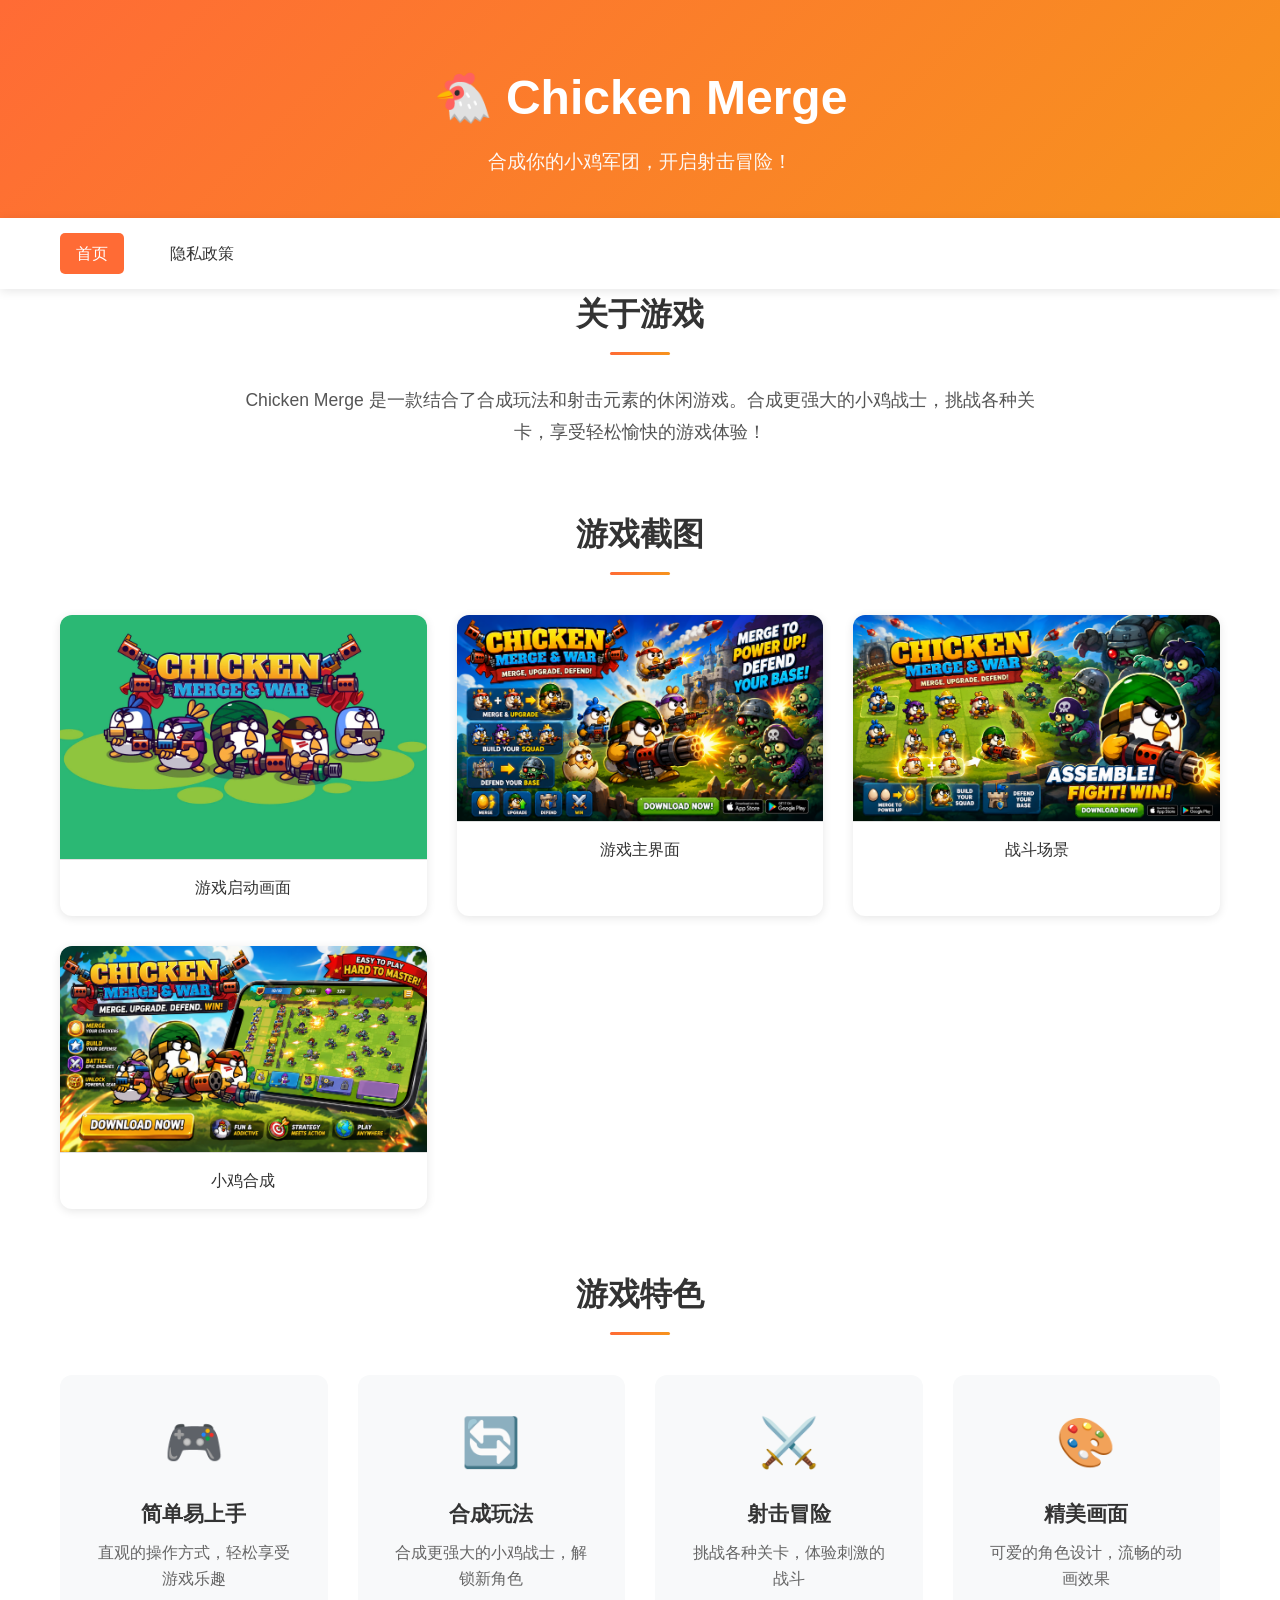
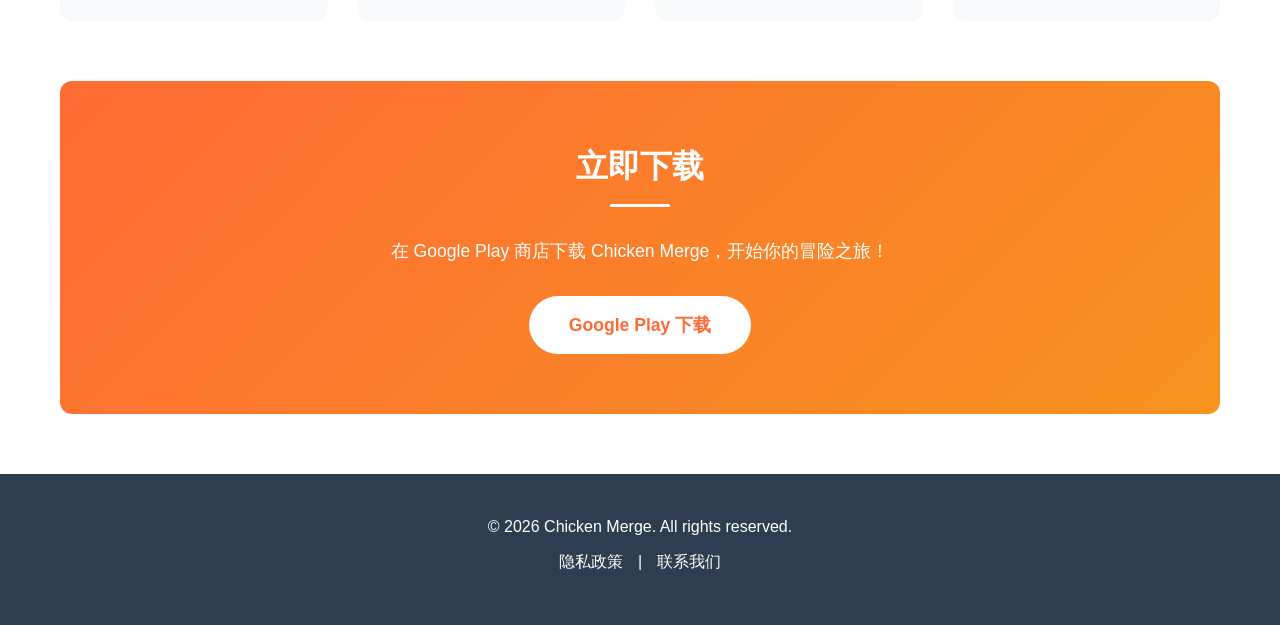
==== index.html @ 37d678f0 "Initial commit: Add Chicken Merge website with privacy policy" ====
<!DOCTYPE html>
<html lang="zh-CN">
<head>
    <meta charset="UTF-8">
    <meta name="viewport" content="width=device-width, initial-scale=1.0">
    <meta name="description" content="Chicken Merge - 一款有趣的合成射击游戏">
    <title>Chicken Merge - 合成射击游戏</title>
    <link rel="stylesheet" href="style.css">
</head>
<body>
    <header>
        <div class="container">
            <h1>🐔 Chicken Merge</h1>
            <p class="subtitle">合成你的小鸡军团，开启射击冒险！</p>
        </div>
    </header>

    <nav>
        <div class="container">
            <a href="index.html" class="active">首页</a>
            <a href="privacy-policy.html">隐私政策</a>
        </div>
    </nav>

    <main class="container">
        <section class="intro">
            <h2>关于游戏</h2>
            <p>Chicken Merge 是一款结合了合成玩法和射击元素的休闲游戏。合成更强大的小鸡战士，挑战各种关卡，享受轻松愉快的游戏体验！</p>
        </section>

        <section class="screenshots">
            <h2>游戏截图</h2>
            <div class="screenshot-grid">
                <div class="screenshot-item">
                    <img src="splash.png" alt="Chicken Merge 启动画面" loading="lazy">
                    <p class="caption">游戏启动画面</p>
                </div>
                <div class="screenshot-item">
                    <img src="appstore1.png" alt="Chicken Merge 游戏截图 1" loading="lazy">
                    <p class="caption">游戏主界面</p>
                </div>
                <div class="screenshot-item">
                    <img src="appstore2.png" alt="Chicken Merge 游戏截图 2" loading="lazy">
                    <p class="caption">战斗场景</p>
                </div>
                <div class="screenshot-item">
                    <img src="appstore3.png" alt="Chicken Merge 游戏截图 3" loading="lazy">
                    <p class="caption">小鸡合成</p>
                </div>
            </div>
        </section>

        <section class="features">
            <h2>游戏特色</h2>
            <div class="feature-grid">
                <div class="feature-item">
                    <div class="feature-icon">🎮</div>
                    <h3>简单易上手</h3>
                    <p>直观的操作方式，轻松享受游戏乐趣</p>
                </div>
                <div class="feature-item">
                    <div class="feature-icon">🔄</div>
                    <h3>合成玩法</h3>
                    <p>合成更强大的小鸡战士，解锁新角色</p>
                </div>
                <div class="feature-item">
                    <div class="feature-icon">⚔️</div>
                    <h3>射击冒险</h3>
                    <p>挑战各种关卡，体验刺激的战斗</p>
                </div>
                <div class="feature-item">
                    <div class="feature-icon">🎨</div>
                    <h3>精美画面</h3>
                    <p>可爱的角色设计，流畅的动画效果</p>
                </div>
            </div>
        </section>

        <section class="download">
            <h2>立即下载</h2>
            <p>在 Google Play 商店下载 Chicken Merge，开始你的冒险之旅！</p>
            <div class="download-buttons">
                <a href="#" class="btn btn-primary">Google Play 下载</a>
            </div>
        </section>
    </main>

    <footer>
        <div class="container">
            <p>&copy; 2026 Chicken Merge. All rights reserved.</p>
            <p>
                <a href="privacy-policy.html">隐私政策</a> | 
                <a href="mailto:support@chickenmerge.com">联系我们</a>
            </p>
        </div>
    </footer>
</body>
</html>
---- style.css ----
/* 全局样式 */
* {
    margin: 0;
    padding: 0;
    box-sizing: border-box;
}

:root {
    --primary-color: #ff6b35;
    --secondary-color: #f7931e;
    --text-color: #333;
    --bg-color: #fff;
    --light-bg: #f8f9fa;
    --border-color: #e0e0e0;
    --shadow: 0 2px 10px rgba(0, 0, 0, 0.1);
    --shadow-hover: 0 4px 20px rgba(0, 0, 0, 0.15);
}

body {
    font-family: -apple-system, BlinkMacSystemFont, 'Segoe UI', 'Roboto', 'Helvetica Neue', Arial, sans-serif, 'Apple Color Emoji', 'Segoe UI Emoji', 'Segoe UI Symbol';
    line-height: 1.6;
    color: var(--text-color);
    background-color: var(--bg-color);
}

/* 容器 */
.container {
    max-width: 1200px;
    margin: 0 auto;
    padding: 0 20px;
}

/* 头部 */
header {
    background: linear-gradient(135deg, var(--primary-color) 0%, var(--secondary-color) 100%);
    color: white;
    padding: 60px 0 40px;
    text-align: center;
}

header h1 {
    font-size: 3rem;
    margin-bottom: 10px;
    font-weight: 700;
}

header .subtitle {
    font-size: 1.2rem;
    opacity: 0.95;
}

/* 导航栏 */
nav {
    background-color: var(--bg-color);
    box-shadow: var(--shadow);
    position: sticky;
    top: 0;
    z-index: 100;
}

nav .container {
    display: flex;
    gap: 30px;
    padding: 15px 20px;
}

nav a {
    color: var(--text-color);
    text-decoration: none;
    font-weight: 500;
    padding: 8px 16px;
    border-radius: 5px;
    transition: all 0.3s ease;
}

nav a:hover {
    background-color: var(--light-bg);
    color: var(--primary-color);
}

nav a.active {
    background-color: var(--primary-color);
    color: white;
}

/* 主内容 */
main {
    padding: 40px 20px;
}

section {
    margin-bottom: 60px;
}

section h2 {
    font-size: 2rem;
    margin-bottom: 30px;
    color: var(--text-color);
    text-align: center;
    position: relative;
    padding-bottom: 15px;
}

section h2::after {
    content: '';
    position: absolute;
    bottom: 0;
    left: 50%;
    transform: translateX(-50%);
    width: 60px;
    height: 3px;
    background: linear-gradient(90deg, var(--primary-color), var(--secondary-color));
    border-radius: 2px;
}

/* 介绍部分 */
.intro {
    text-align: center;
    max-width: 800px;
    margin: 0 auto 60px;
}

.intro p {
    font-size: 1.1rem;
    line-height: 1.8;
    color: #555;
}

/* 截图网格 */
.screenshot-grid {
    display: grid;
    grid-template-columns: repeat(auto-fit, minmax(280px, 1fr));
    gap: 30px;
    margin-top: 40px;
}

.screenshot-item {
    background: var(--bg-color);
    border-radius: 12px;
    overflow: hidden;
    box-shadow: var(--shadow);
    transition: transform 0.3s ease, box-shadow 0.3s ease;
}

.screenshot-item:hover {
    transform: translateY(-5px);
    box-shadow: var(--shadow-hover);
}

.screenshot-item img {
    width: 100%;
    height: auto;
    display: block;
    border-bottom: 1px solid var(--border-color);
}

.screenshot-item .caption {
    padding: 15px;
    text-align: center;
    font-weight: 500;
    color: var(--text-color);
}

/* 特色功能网格 */
.feature-grid {
    display: grid;
    grid-template-columns: repeat(auto-fit, minmax(250px, 1fr));
    gap: 30px;
    margin-top: 40px;
}

.feature-item {
    background: var(--light-bg);
    padding: 30px;
    border-radius: 12px;
    text-align: center;
    transition: transform 0.3s ease, box-shadow 0.3s ease;
}

.feature-item:hover {
    transform: translateY(-5px);
    box-shadow: var(--shadow-hover);
}

.feature-icon {
    font-size: 3rem;
    margin-bottom: 15px;
}

.feature-item h3 {
    font-size: 1.3rem;
    margin-bottom: 10px;
    color: var(--text-color);
}

.feature-item p {
    color: #666;
    line-height: 1.6;
}

/* 下载部分 */
.download {
    text-align: center;
    background: linear-gradient(135deg, var(--primary-color) 0%, var(--secondary-color) 100%);
    color: white;
    padding: 60px 40px;
    border-radius: 12px;
    margin-top: 60px;
}

.download h2 {
    color: white;
}

.download h2::after {
    background: white;
}

.download p {
    font-size: 1.1rem;
    margin-bottom: 30px;
}

.download-buttons {
    display: flex;
    justify-content: center;
    gap: 20px;
    flex-wrap: wrap;
}

/* 按钮样式 */
.btn {
    display: inline-block;
    padding: 15px 40px;
    border-radius: 50px;
    text-decoration: none;
    font-weight: 600;
    font-size: 1.1rem;
    transition: all 0.3s ease;
    cursor: pointer;
}

.btn-primary {
    background-color: white;
    color: var(--primary-color);
}

.btn-primary:hover {
    background-color: var(--light-bg);
    transform: scale(1.05);
    box-shadow: 0 5px 15px rgba(0, 0, 0, 0.2);
}

/* 隐私政策样式 */
.policy-content {
    max-width: 900px;
    margin: 0 auto;
}

.update-date {
    color: #666;
    font-style: italic;
    margin-bottom: 30px;
    padding: 15px;
    background-color: var(--light-bg);
    border-left: 4px solid var(--primary-color);
    border-radius: 4px;
}

.policy-section {
    margin-bottom: 40px;
}

.policy-section h3 {
    font-size: 1.5rem;
    color: var(--primary-color);
    margin-bottom: 15px;
    margin-top: 30px;
}

.policy-section h4 {
    font-size: 1.2rem;
    color: var(--text-color);
    margin-bottom: 10px;
    margin-top: 20px;
}

.policy-section p {
    margin-bottom: 15px;
    line-height: 1.8;
    color: #555;
}

.policy-section ul {
    margin-left: 30px;
    margin-bottom: 15px;
}

.policy-section li {
    margin-bottom: 10px;
    line-height: 1.8;
    color: #555;
}

.policy-section a {
    color: var(--primary-color);
    text-decoration: none;
    border-bottom: 1px solid transparent;
    transition: border-color 0.3s ease;
}

.policy-section a:hover {
    border-bottom-color: var(--primary-color);
}

.policy-footer {
    margin-top: 50px;
    padding: 30px;
    background: linear-gradient(135deg, var(--primary-color) 0%, var(--secondary-color) 100%);
    color: white;
    border-radius: 12px;
    text-align: center;
}

.policy-footer p {
    color: white;
    margin-bottom: 10px;
}

/* 页脚 */
footer {
    background-color: #2c3e50;
    color: white;
    padding: 40px 0;
    text-align: center;
    margin-top: 60px;
}

footer p {
    margin-bottom: 10px;
}

footer a {
    color: white;
    text-decoration: none;
    margin: 0 10px;
    transition: color 0.3s ease;
}

footer a:hover {
    color: var(--secondary-color);
}

/* 响应式设计 */
@media (max-width: 768px) {
    header h1 {
        font-size: 2rem;
    }

    header .subtitle {
        font-size: 1rem;
    }

    section h2 {
        font-size: 1.5rem;
    }

    .screenshot-grid {
        grid-template-columns: 1fr;
        gap: 20px;
    }

    .feature-grid {
        grid-template-columns: 1fr;
        gap: 20px;
    }

    nav .container {
        flex-direction: column;
        gap: 10px;
    }

    .download {
        padding: 40px 20px;
    }

    .btn {
        padding: 12px 30px;
        font-size: 1rem;
    }
}

@media (max-width: 480px) {
    header h1 {
        font-size: 1.5rem;
    }

    .container {
        padding: 0 15px;
    }

    main {
        padding: 20px 15px;
    }

    section {
        margin-bottom: 40px;
    }
}
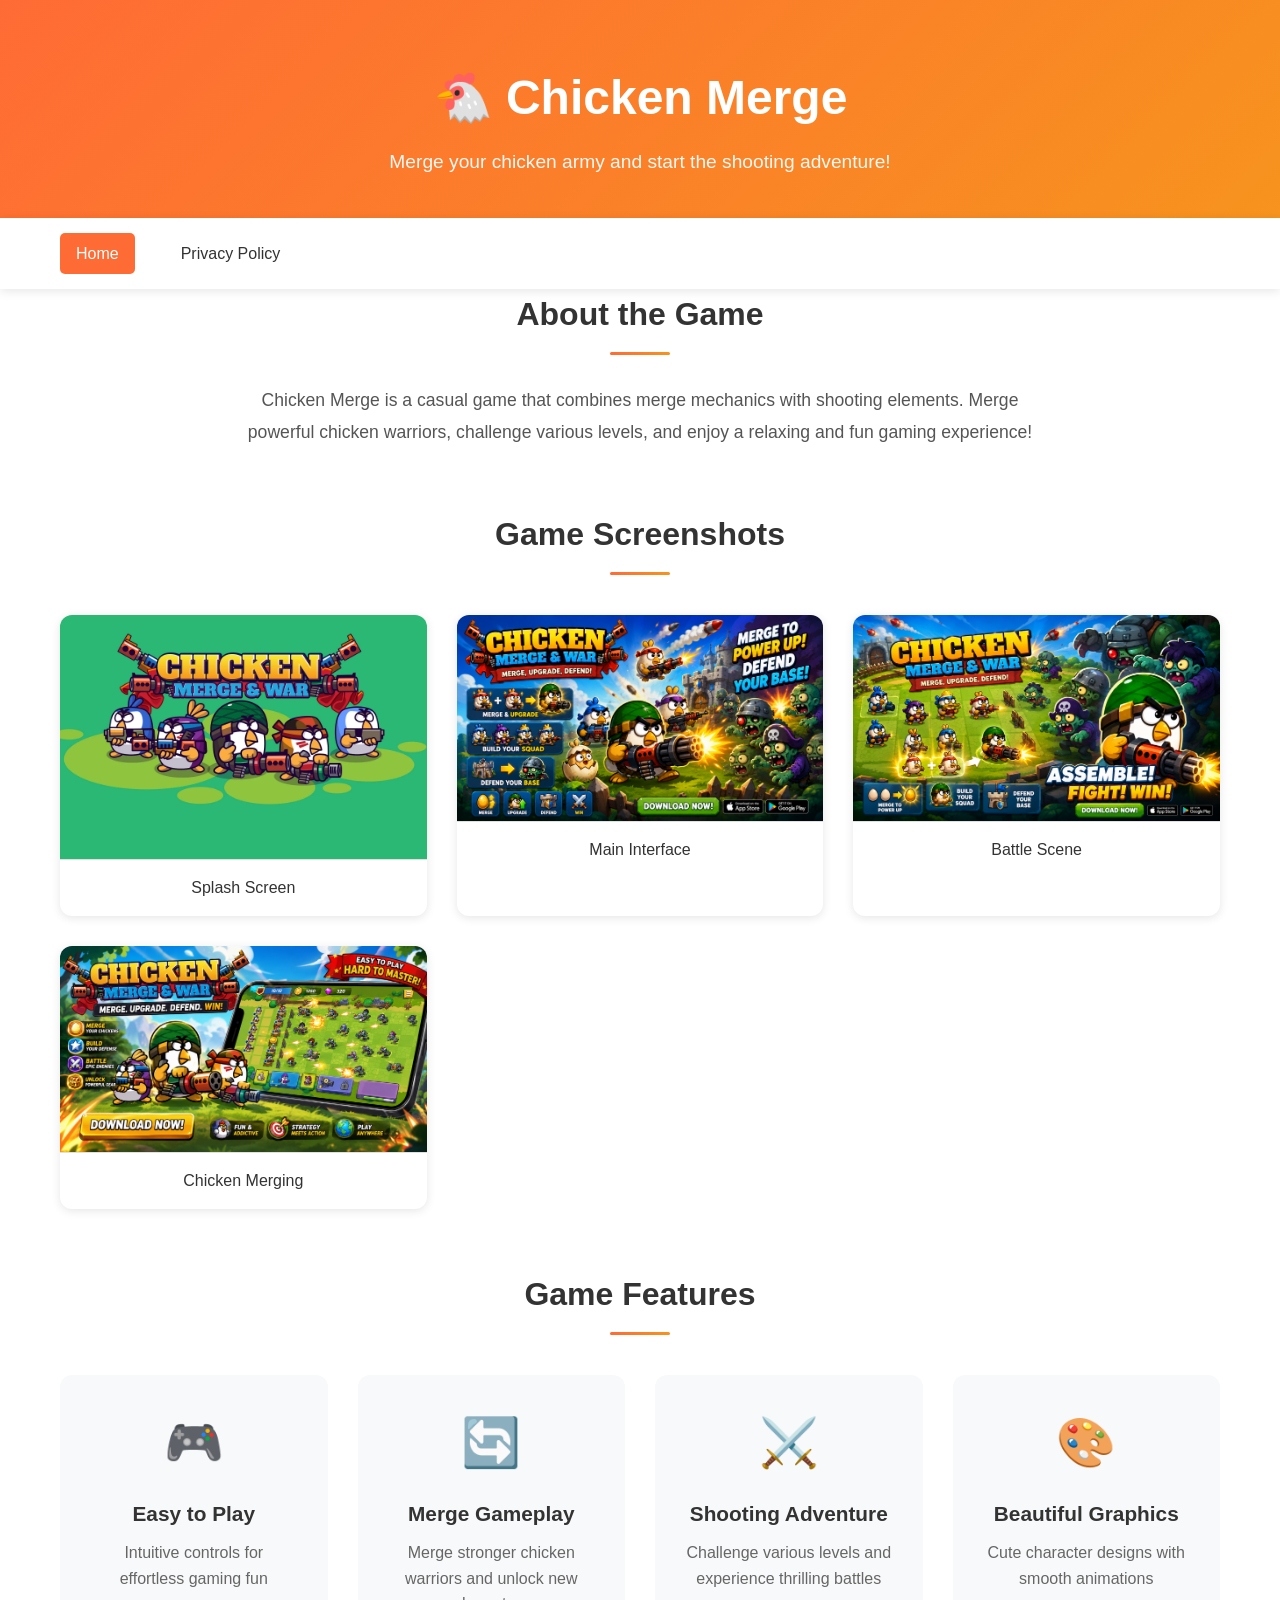
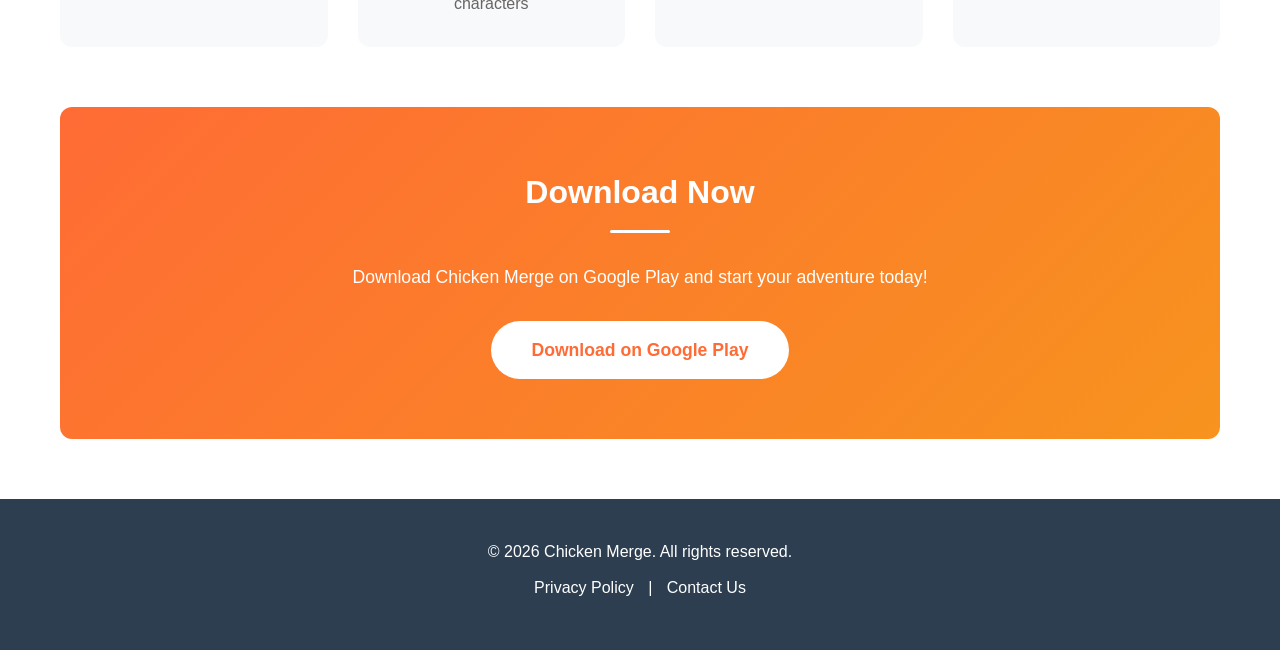
==== commit d66edf36: "Convert website to English version" ====
--- a/index.html
+++ b/index.html
@@ -1,86 +1,86 @@
 <!DOCTYPE html>
-<html lang="zh-CN">
+<html lang="en">
 <head>
     <meta charset="UTF-8">
     <meta name="viewport" content="width=device-width, initial-scale=1.0">
-    <meta name="description" content="Chicken Merge - 一款有趣的合成射击游戏">
-    <title>Chicken Merge - 合成射击游戏</title>
+    <meta name="description" content="Chicken Merge - An exciting merge and shooting game">
+    <title>Chicken Merge - Merge & Shoot Game</title>
     <link rel="stylesheet" href="style.css">
 </head>
 <body>
     <header>
         <div class="container">
             <h1>🐔 Chicken Merge</h1>
-            <p class="subtitle">合成你的小鸡军团，开启射击冒险！</p>
+            <p class="subtitle">Merge your chicken army and start the shooting adventure!</p>
         </div>
     </header>
 
     <nav>
         <div class="container">
-            <a href="index.html" class="active">首页</a>
-            <a href="privacy-policy.html">隐私政策</a>
+            <a href="index.html" class="active">Home</a>
+            <a href="privacy-policy.html">Privacy Policy</a>
         </div>
     </nav>
 
     <main class="container">
         <section class="intro">
-            <h2>关于游戏</h2>
-            <p>Chicken Merge 是一款结合了合成玩法和射击元素的休闲游戏。合成更强大的小鸡战士，挑战各种关卡，享受轻松愉快的游戏体验！</p>
+            <h2>About the Game</h2>
+            <p>Chicken Merge is a casual game that combines merge mechanics with shooting elements. Merge powerful chicken warriors, challenge various levels, and enjoy a relaxing and fun gaming experience!</p>
         </section>
 
         <section class="screenshots">
-            <h2>游戏截图</h2>
+            <h2>Game Screenshots</h2>
             <div class="screenshot-grid">
                 <div class="screenshot-item">
-                    <img src="splash.png" alt="Chicken Merge 启动画面" loading="lazy">
-                    <p class="caption">游戏启动画面</p>
+                    <img src="splash.png" alt="Chicken Merge Splash Screen" loading="lazy">
+                    <p class="caption">Splash Screen</p>
                 </div>
                 <div class="screenshot-item">
-                    <img src="appstore1.png" alt="Chicken Merge 游戏截图 1" loading="lazy">
-                    <p class="caption">游戏主界面</p>
+                    <img src="appstore1.png" alt="Chicken Merge Screenshot 1" loading="lazy">
+                    <p class="caption">Main Interface</p>
                 </div>
                 <div class="screenshot-item">
-                    <img src="appstore2.png" alt="Chicken Merge 游戏截图 2" loading="lazy">
-                    <p class="caption">战斗场景</p>
+                    <img src="appstore2.png" alt="Chicken Merge Screenshot 2" loading="lazy">
+                    <p class="caption">Battle Scene</p>
                 </div>
                 <div class="screenshot-item">
-                    <img src="appstore3.png" alt="Chicken Merge 游戏截图 3" loading="lazy">
-                    <p class="caption">小鸡合成</p>
+                    <img src="appstore3.png" alt="Chicken Merge Screenshot 3" loading="lazy">
+                    <p class="caption">Chicken Merging</p>
                 </div>
             </div>
         </section>
 
         <section class="features">
-            <h2>游戏特色</h2>
+            <h2>Game Features</h2>
             <div class="feature-grid">
                 <div class="feature-item">
                     <div class="feature-icon">🎮</div>
-                    <h3>简单易上手</h3>
-                    <p>直观的操作方式，轻松享受游戏乐趣</p>
+                    <h3>Easy to Play</h3>
+                    <p>Intuitive controls for effortless gaming fun</p>
                 </div>
                 <div class="feature-item">
                     <div class="feature-icon">🔄</div>
-                    <h3>合成玩法</h3>
-                    <p>合成更强大的小鸡战士，解锁新角色</p>
+                    <h3>Merge Gameplay</h3>
+                    <p>Merge stronger chicken warriors and unlock new characters</p>
                 </div>
                 <div class="feature-item">
                     <div class="feature-icon">⚔️</div>
-                    <h3>射击冒险</h3>
-                    <p>挑战各种关卡，体验刺激的战斗</p>
+                    <h3>Shooting Adventure</h3>
+                    <p>Challenge various levels and experience thrilling battles</p>
                 </div>
                 <div class="feature-item">
                     <div class="feature-icon">🎨</div>
-                    <h3>精美画面</h3>
-                    <p>可爱的角色设计，流畅的动画效果</p>
+                    <h3>Beautiful Graphics</h3>
+                    <p>Cute character designs with smooth animations</p>
                 </div>
             </div>
         </section>
 
         <section class="download">
-            <h2>立即下载</h2>
-            <p>在 Google Play 商店下载 Chicken Merge，开始你的冒险之旅！</p>
+            <h2>Download Now</h2>
+            <p>Download Chicken Merge on Google Play and start your adventure today!</p>
             <div class="download-buttons">
-                <a href="#" class="btn btn-primary">Google Play 下载</a>
+                <a href="#" class="btn btn-primary">Download on Google Play</a>
             </div>
         </section>
     </main>
@@ -89,8 +89,8 @@
         <div class="container">
             <p>&copy; 2026 Chicken Merge. All rights reserved.</p>
             <p>
-                <a href="privacy-policy.html">隐私政策</a> | 
-                <a href="mailto:support@chickenmerge.com">联系我们</a>
+                <a href="privacy-policy.html">Privacy Policy</a> | 
+                <a href="mailto:support@chickenmerge.com">Contact Us</a>
             </p>
         </div>
     </footer>
